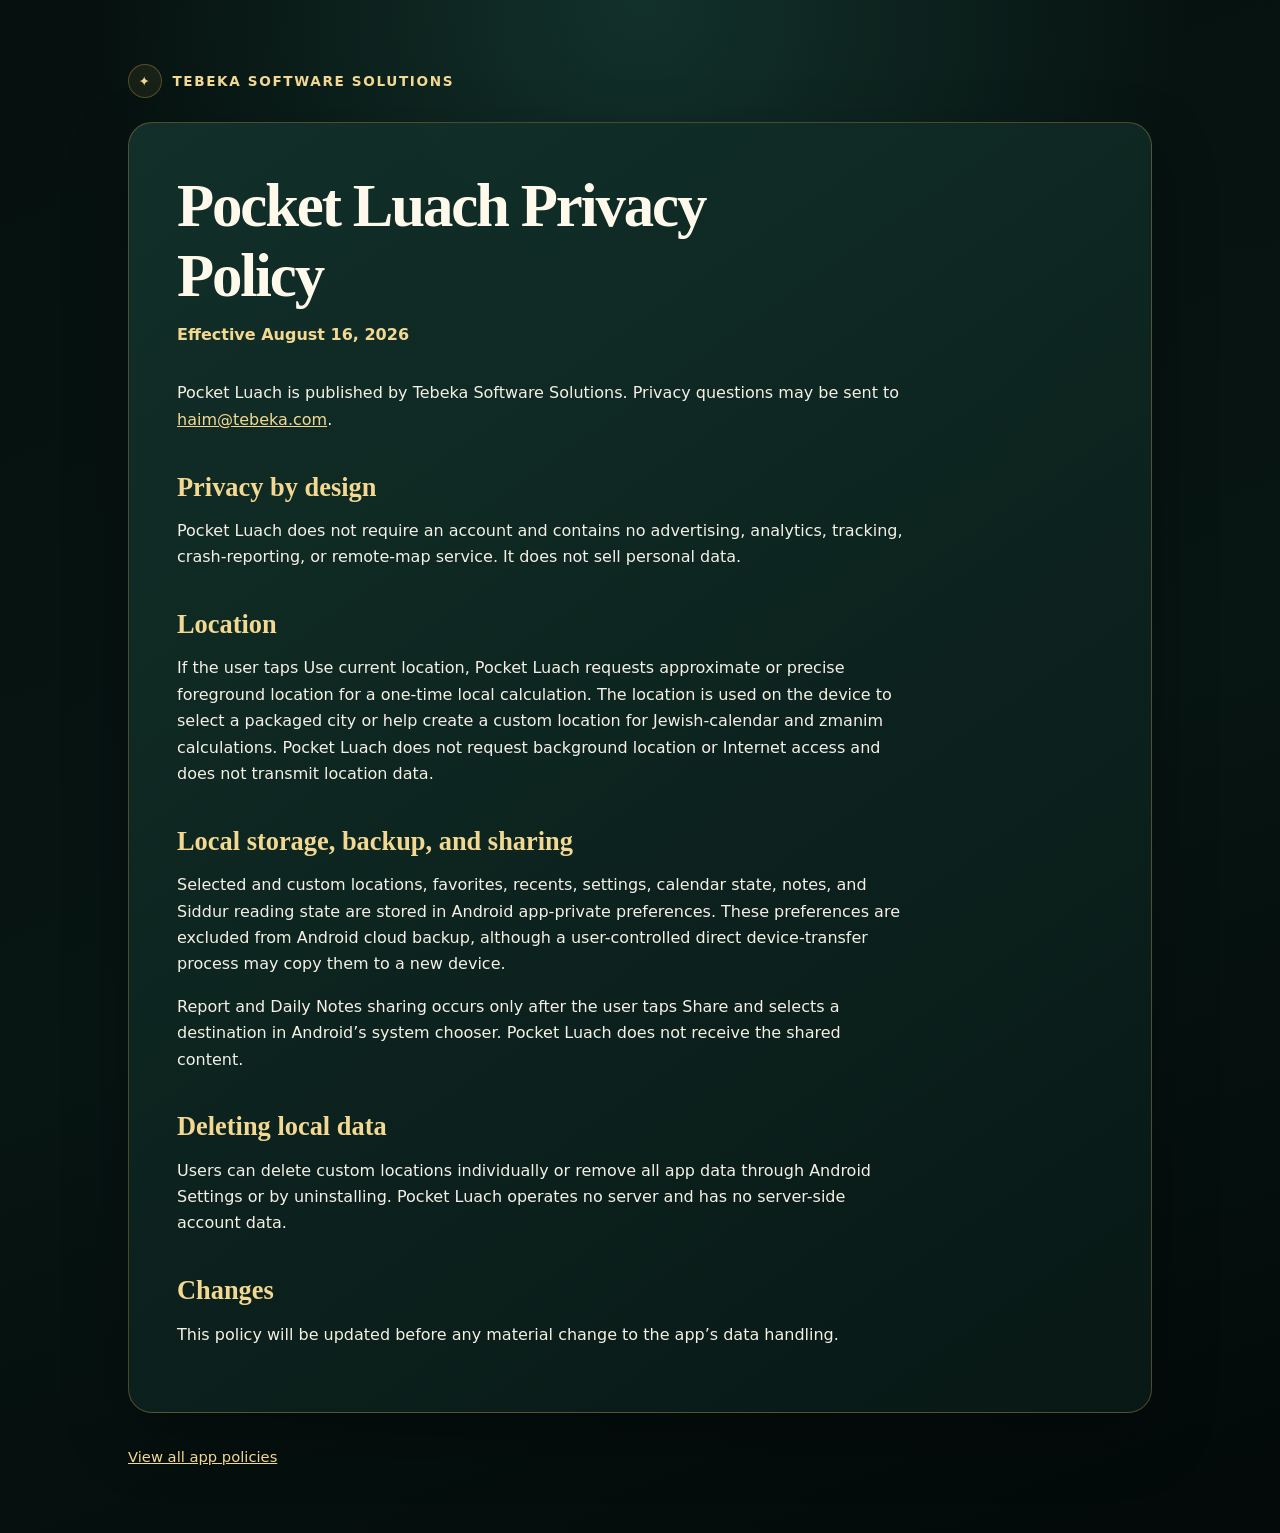
==== pocket-luach/index.html @ 9472f516 "Publish Android app privacy policies" ====
<!doctype html>
<html lang="en">
<head>
  <meta charset="utf-8">
  <meta name="viewport" content="width=device-width, initial-scale=1">
  <meta name="description" content="Pocket Luach privacy policy.">
  <title>Pocket Luach Privacy Policy</title>
  <link rel="stylesheet" href="../assets/style.css">
</head>
<body>
  <main class="shell">
    <a class="brand" href="../">Tebeka Software Solutions</a>
    <article class="policy">
      <h1>Pocket Luach Privacy Policy</h1>
      <p class="effective">Effective August 16, 2026</p>
      <p>Pocket Luach is published by Tebeka Software Solutions. Privacy questions may be sent to <a href="mailto:haim@tebeka.com">haim@tebeka.com</a>.</p>
      <h2>Privacy by design</h2>
      <p>Pocket Luach does not require an account and contains no advertising, analytics, tracking, crash-reporting, or remote-map service. It does not sell personal data.</p>
      <h2>Location</h2>
      <p>If the user taps Use current location, Pocket Luach requests approximate or precise foreground location for a one-time local calculation. The location is used on the device to select a packaged city or help create a custom location for Jewish-calendar and zmanim calculations. Pocket Luach does not request background location or Internet access and does not transmit location data.</p>
      <h2>Local storage, backup, and sharing</h2>
      <p>Selected and custom locations, favorites, recents, settings, calendar state, notes, and Siddur reading state are stored in Android app-private preferences. These preferences are excluded from Android cloud backup, although a user-controlled direct device-transfer process may copy them to a new device.</p>
      <p>Report and Daily Notes sharing occurs only after the user taps Share and selects a destination in Android’s system chooser. Pocket Luach does not receive the shared content.</p>
      <h2>Deleting local data</h2>
      <p>Users can delete custom locations individually or remove all app data through Android Settings or by uninstalling. Pocket Luach operates no server and has no server-side account data.</p>
      <h2>Changes</h2>
      <p>This policy will be updated before any material change to the app’s data handling.</p>
    </article>
    <footer><a href="../">View all app policies</a></footer>
  </main>
</body>
</html>
---- assets/style.css ----
:root {
  color-scheme: dark;
  --background: #071513;
  --surface: #0d2420;
  --surface-strong: #13312b;
  --text: #f5f0e5;
  --muted: #c9c3b7;
  --gold: #e2b75f;
  --gold-soft: #f3d892;
  --line: rgba(226, 183, 95, 0.3);
  font-family: Inter, ui-sans-serif, system-ui, -apple-system, BlinkMacSystemFont,
    "Segoe UI", sans-serif;
}

* { box-sizing: border-box; }

body {
  margin: 0;
  min-height: 100vh;
  color: var(--text);
  background:
    radial-gradient(circle at top, rgba(42, 110, 94, 0.34), transparent 34rem),
    linear-gradient(160deg, #06110f 0%, var(--background) 55%, #030a09 100%);
  line-height: 1.65;
}

a { color: var(--gold-soft); }
a:hover { color: #fff0bd; }
a:focus-visible {
  outline: 3px solid var(--gold-soft);
  outline-offset: 4px;
  border-radius: 4px;
}

.shell {
  width: min(100% - 2rem, 64rem);
  margin: 0 auto;
  padding: clamp(2rem, 5vw, 5rem) 0 4rem;
}

.brand {
  display: inline-flex;
  align-items: center;
  gap: 0.65rem;
  margin-bottom: 1.5rem;
  color: var(--gold-soft);
  font-size: 0.85rem;
  font-weight: 750;
  letter-spacing: 0.12em;
  text-decoration: none;
  text-transform: uppercase;
}

.brand::before {
  content: "✦";
  display: grid;
  width: 2rem;
  height: 2rem;
  place-items: center;
  border: 1px solid var(--line);
  border-radius: 50%;
  background: rgba(226, 183, 95, 0.08);
}

.hero, .policy {
  border: 1px solid var(--line);
  border-radius: 1.5rem;
  background: linear-gradient(145deg, rgba(19, 49, 43, 0.94), rgba(8, 25, 22, 0.97));
  box-shadow: 0 1.5rem 4rem rgba(0, 0, 0, 0.28);
}

.hero { padding: clamp(1.6rem, 5vw, 3.75rem); }
.policy { padding: clamp(1.4rem, 4vw, 3rem); }

h1, h2 {
  margin-top: 0;
  font-family: Georgia, "Times New Roman", serif;
  line-height: 1.15;
}

h1 {
  max-width: 18ch;
  margin-bottom: 1rem;
  color: #fff9eb;
  font-size: clamp(2.2rem, 8vw, 4.8rem);
  font-weight: 650;
  letter-spacing: -0.035em;
}

.policy h1 { font-size: clamp(2rem, 7vw, 3.8rem); }

h2 {
  margin: 2.4rem 0 0.7rem;
  color: var(--gold-soft);
  font-size: clamp(1.25rem, 4vw, 1.65rem);
}

p { max-width: 72ch; }

.lede {
  max-width: 58ch;
  color: var(--muted);
  font-size: clamp(1.05rem, 2vw, 1.25rem);
}

.effective {
  margin: -0.3rem 0 2rem;
  color: var(--gold-soft);
  font-weight: 700;
}

.cards {
  display: grid;
  grid-template-columns: repeat(auto-fit, minmax(min(100%, 17rem), 1fr));
  gap: 1rem;
  margin-top: 2rem;
}

.card {
  display: block;
  min-height: 9rem;
  padding: 1.35rem;
  border: 1px solid var(--line);
  border-radius: 1rem;
  color: var(--text);
  background: rgba(4, 18, 15, 0.62);
  text-decoration: none;
  transition: transform 160ms ease, background 160ms ease;
}

.card:hover {
  transform: translateY(-2px);
  background: rgba(20, 54, 47, 0.85);
}

.card strong {
  display: block;
  margin-bottom: 0.45rem;
  color: var(--gold-soft);
  font-family: Georgia, "Times New Roman", serif;
  font-size: 1.35rem;
}

.card span { color: var(--muted); }

footer {
  margin-top: 2rem;
  color: var(--muted);
  font-size: 0.92rem;
}

@media (prefers-reduced-motion: reduce) {
  .card { transition: none; }
}
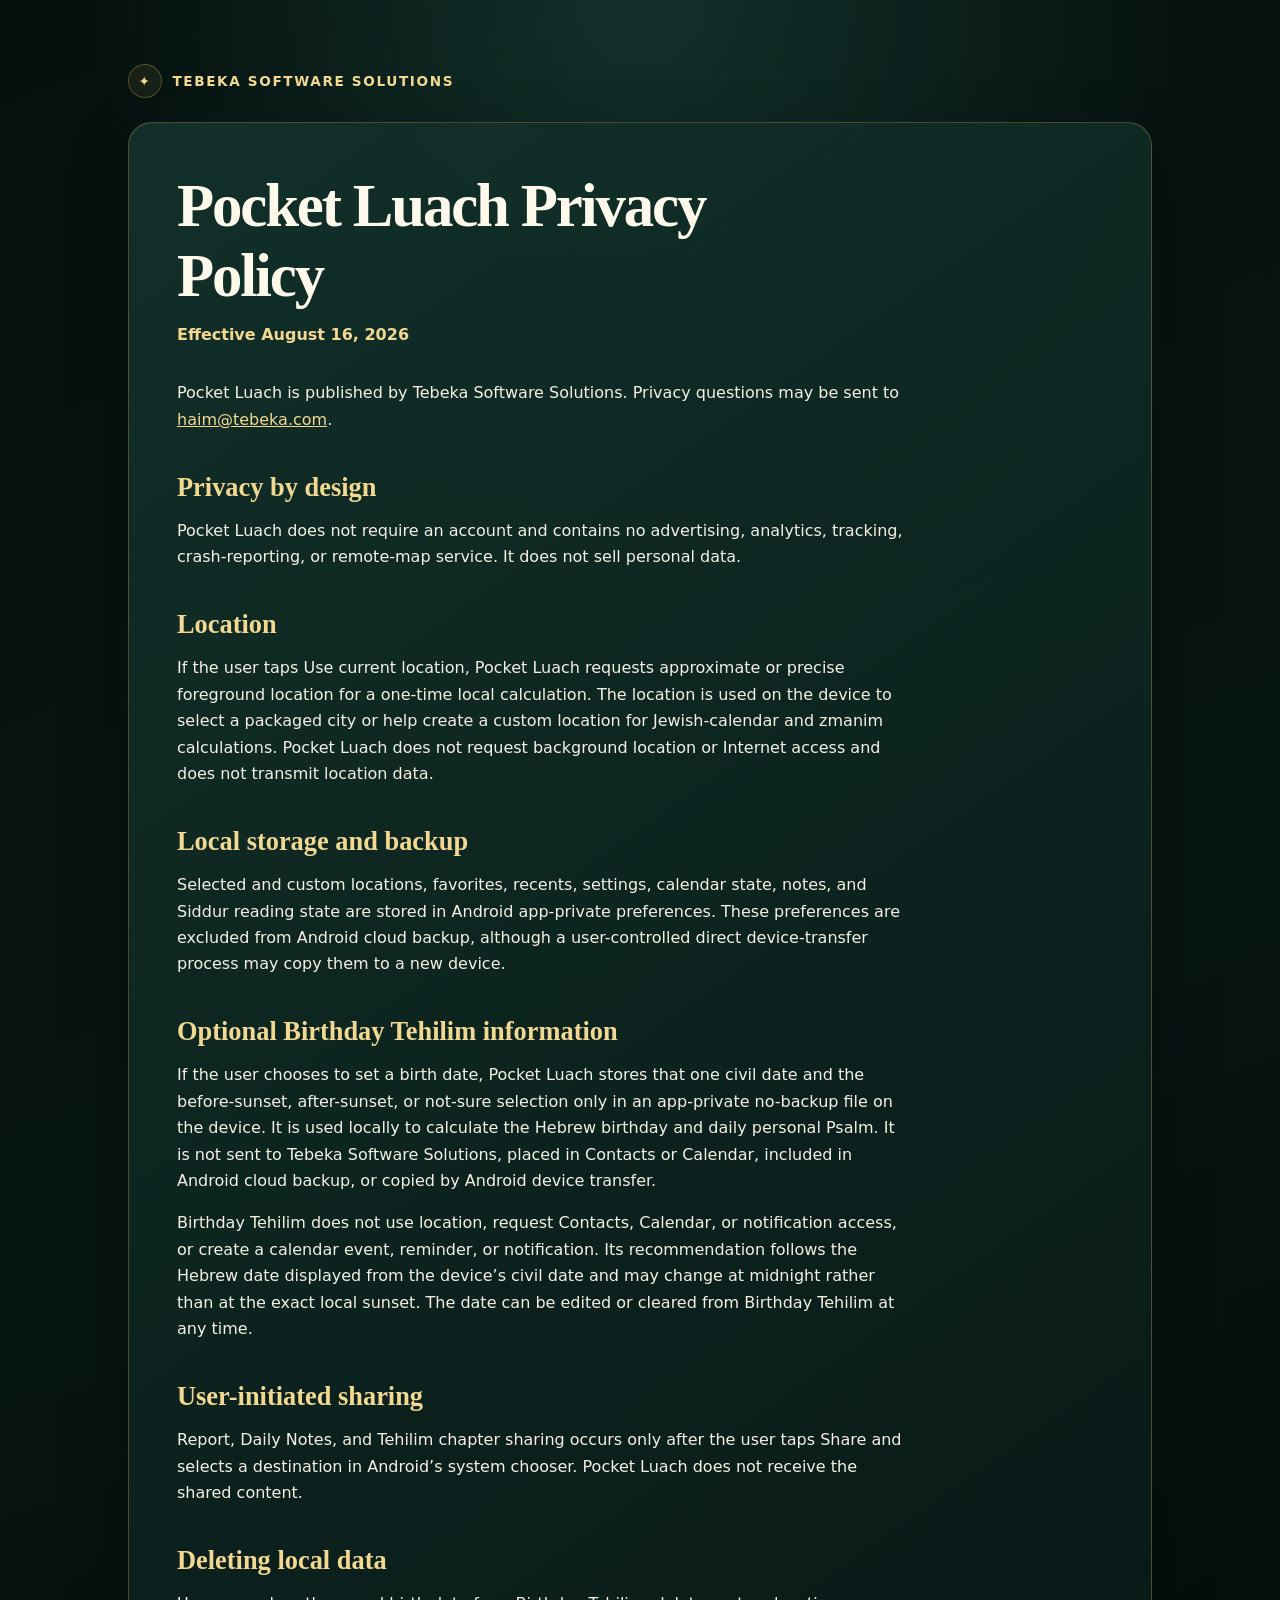
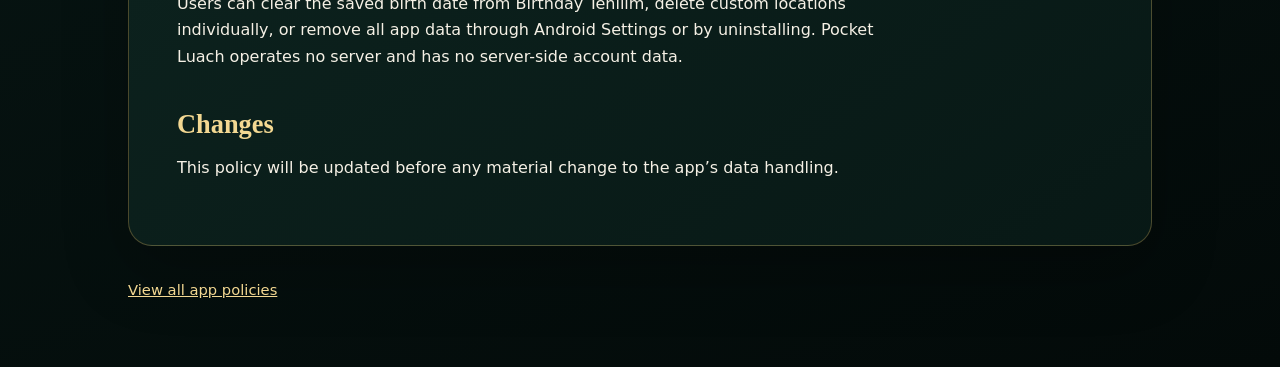
==== commit df9c2c7e: "Publish Birthday Tehilim privacy disclosures" ====
--- a/pocket-luach/index.html
+++ b/pocket-luach/index.html
@@ -18,11 +18,15 @@
       <p>Pocket Luach does not require an account and contains no advertising, analytics, tracking, crash-reporting, or remote-map service. It does not sell personal data.</p>
       <h2>Location</h2>
       <p>If the user taps Use current location, Pocket Luach requests approximate or precise foreground location for a one-time local calculation. The location is used on the device to select a packaged city or help create a custom location for Jewish-calendar and zmanim calculations. Pocket Luach does not request background location or Internet access and does not transmit location data.</p>
-      <h2>Local storage, backup, and sharing</h2>
+      <h2>Local storage and backup</h2>
       <p>Selected and custom locations, favorites, recents, settings, calendar state, notes, and Siddur reading state are stored in Android app-private preferences. These preferences are excluded from Android cloud backup, although a user-controlled direct device-transfer process may copy them to a new device.</p>
-      <p>Report and Daily Notes sharing occurs only after the user taps Share and selects a destination in Android’s system chooser. Pocket Luach does not receive the shared content.</p>
+      <h2>Optional Birthday Tehilim information</h2>
+      <p>If the user chooses to set a birth date, Pocket Luach stores that one civil date and the before-sunset, after-sunset, or not-sure selection only in an app-private no-backup file on the device. It is used locally to calculate the Hebrew birthday and daily personal Psalm. It is not sent to Tebeka Software Solutions, placed in Contacts or Calendar, included in Android cloud backup, or copied by Android device transfer.</p>
+      <p>Birthday Tehilim does not use location, request Contacts, Calendar, or notification access, or create a calendar event, reminder, or notification. Its recommendation follows the Hebrew date displayed from the device’s civil date and may change at midnight rather than at the exact local sunset. The date can be edited or cleared from Birthday Tehilim at any time.</p>
+      <h2>User-initiated sharing</h2>
+      <p>Report, Daily Notes, and Tehilim chapter sharing occurs only after the user taps Share and selects a destination in Android’s system chooser. Pocket Luach does not receive the shared content.</p>
       <h2>Deleting local data</h2>
-      <p>Users can delete custom locations individually or remove all app data through Android Settings or by uninstalling. Pocket Luach operates no server and has no server-side account data.</p>
+      <p>Users can clear the saved birth date from Birthday Tehilim, delete custom locations individually, or remove all app data through Android Settings or by uninstalling. Pocket Luach operates no server and has no server-side account data.</p>
       <h2>Changes</h2>
       <p>This policy will be updated before any material change to the app’s data handling.</p>
     </article>
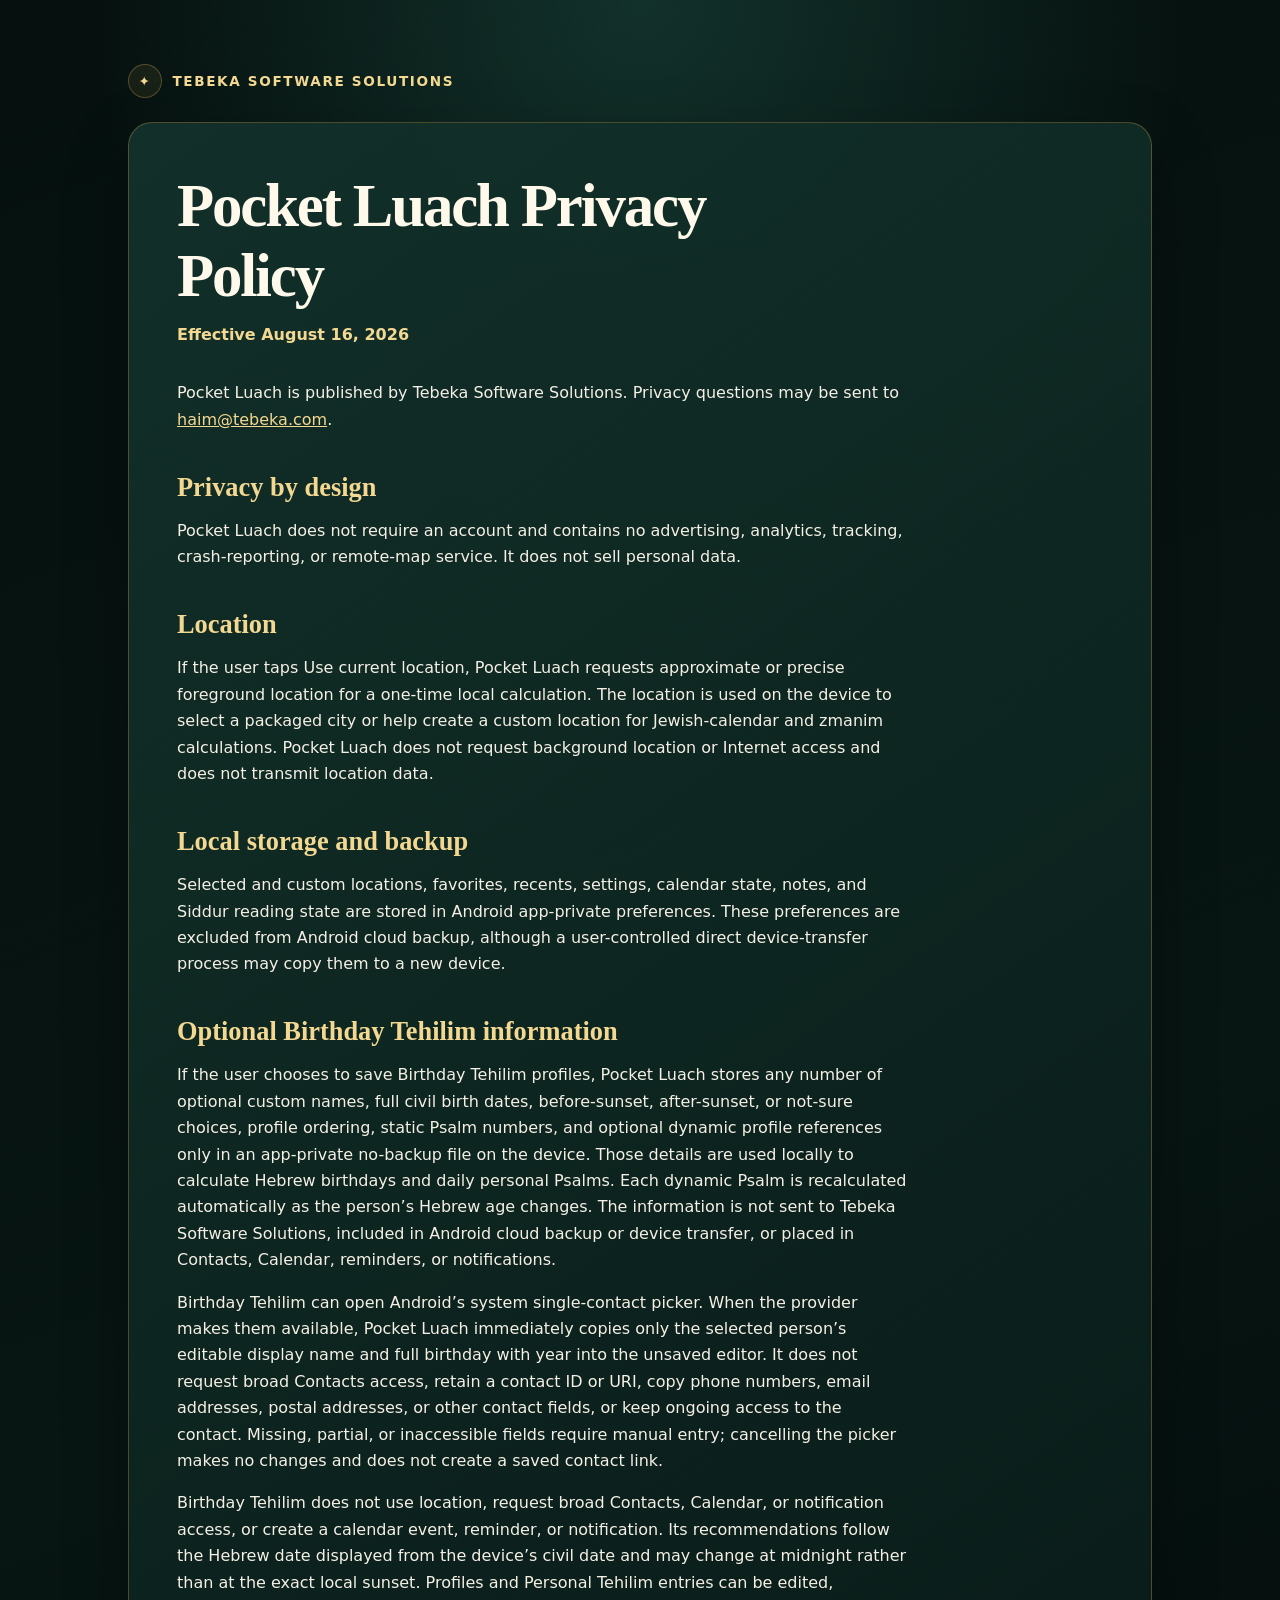
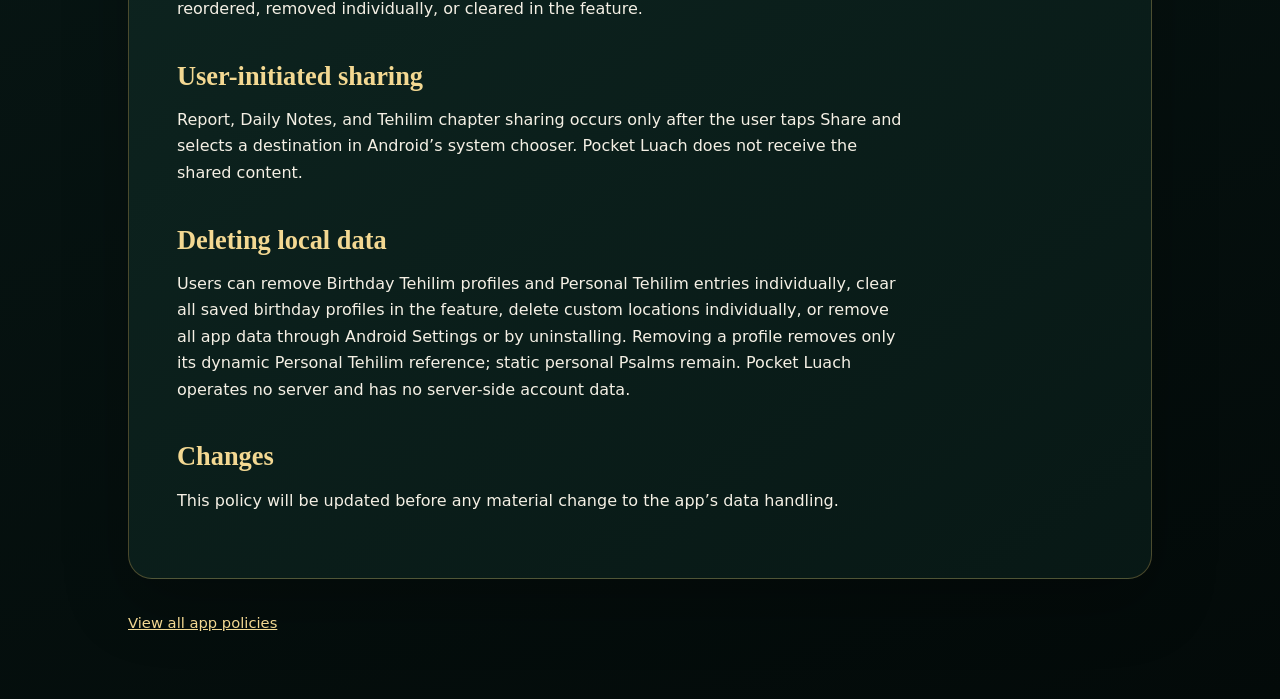
==== commit ff4985f5: "Document named birthday Tehilim profiles" ====
--- a/pocket-luach/index.html
+++ b/pocket-luach/index.html
@@ -21,12 +21,13 @@
       <h2>Local storage and backup</h2>
       <p>Selected and custom locations, favorites, recents, settings, calendar state, notes, and Siddur reading state are stored in Android app-private preferences. These preferences are excluded from Android cloud backup, although a user-controlled direct device-transfer process may copy them to a new device.</p>
       <h2>Optional Birthday Tehilim information</h2>
-      <p>If the user chooses to set a birth date, Pocket Luach stores that one civil date and the before-sunset, after-sunset, or not-sure selection only in an app-private no-backup file on the device. It is used locally to calculate the Hebrew birthday and daily personal Psalm. It is not sent to Tebeka Software Solutions, placed in Contacts or Calendar, included in Android cloud backup, or copied by Android device transfer.</p>
-      <p>Birthday Tehilim does not use location, request Contacts, Calendar, or notification access, or create a calendar event, reminder, or notification. Its recommendation follows the Hebrew date displayed from the device’s civil date and may change at midnight rather than at the exact local sunset. The date can be edited or cleared from Birthday Tehilim at any time.</p>
+      <p>If the user chooses to save Birthday Tehilim profiles, Pocket Luach stores any number of optional custom names, full civil birth dates, before-sunset, after-sunset, or not-sure choices, profile ordering, static Psalm numbers, and optional dynamic profile references only in an app-private no-backup file on the device. Those details are used locally to calculate Hebrew birthdays and daily personal Psalms. Each dynamic Psalm is recalculated automatically as the person’s Hebrew age changes. The information is not sent to Tebeka Software Solutions, included in Android cloud backup or device transfer, or placed in Contacts, Calendar, reminders, or notifications.</p>
+      <p>Birthday Tehilim can open Android’s system single-contact picker. When the provider makes them available, Pocket Luach immediately copies only the selected person’s editable display name and full birthday with year into the unsaved editor. It does not request broad Contacts access, retain a contact ID or URI, copy phone numbers, email addresses, postal addresses, or other contact fields, or keep ongoing access to the contact. Missing, partial, or inaccessible fields require manual entry; cancelling the picker makes no changes and does not create a saved contact link.</p>
+      <p>Birthday Tehilim does not use location, request broad Contacts, Calendar, or notification access, or create a calendar event, reminder, or notification. Its recommendations follow the Hebrew date displayed from the device’s civil date and may change at midnight rather than at the exact local sunset. Profiles and Personal Tehilim entries can be edited, reordered, removed individually, or cleared in the feature.</p>
       <h2>User-initiated sharing</h2>
       <p>Report, Daily Notes, and Tehilim chapter sharing occurs only after the user taps Share and selects a destination in Android’s system chooser. Pocket Luach does not receive the shared content.</p>
       <h2>Deleting local data</h2>
-      <p>Users can clear the saved birth date from Birthday Tehilim, delete custom locations individually, or remove all app data through Android Settings or by uninstalling. Pocket Luach operates no server and has no server-side account data.</p>
+      <p>Users can remove Birthday Tehilim profiles and Personal Tehilim entries individually, clear all saved birthday profiles in the feature, delete custom locations individually, or remove all app data through Android Settings or by uninstalling. Removing a profile removes only its dynamic Personal Tehilim reference; static personal Psalms remain. Pocket Luach operates no server and has no server-side account data.</p>
       <h2>Changes</h2>
       <p>This policy will be updated before any material change to the app’s data handling.</p>
     </article>
